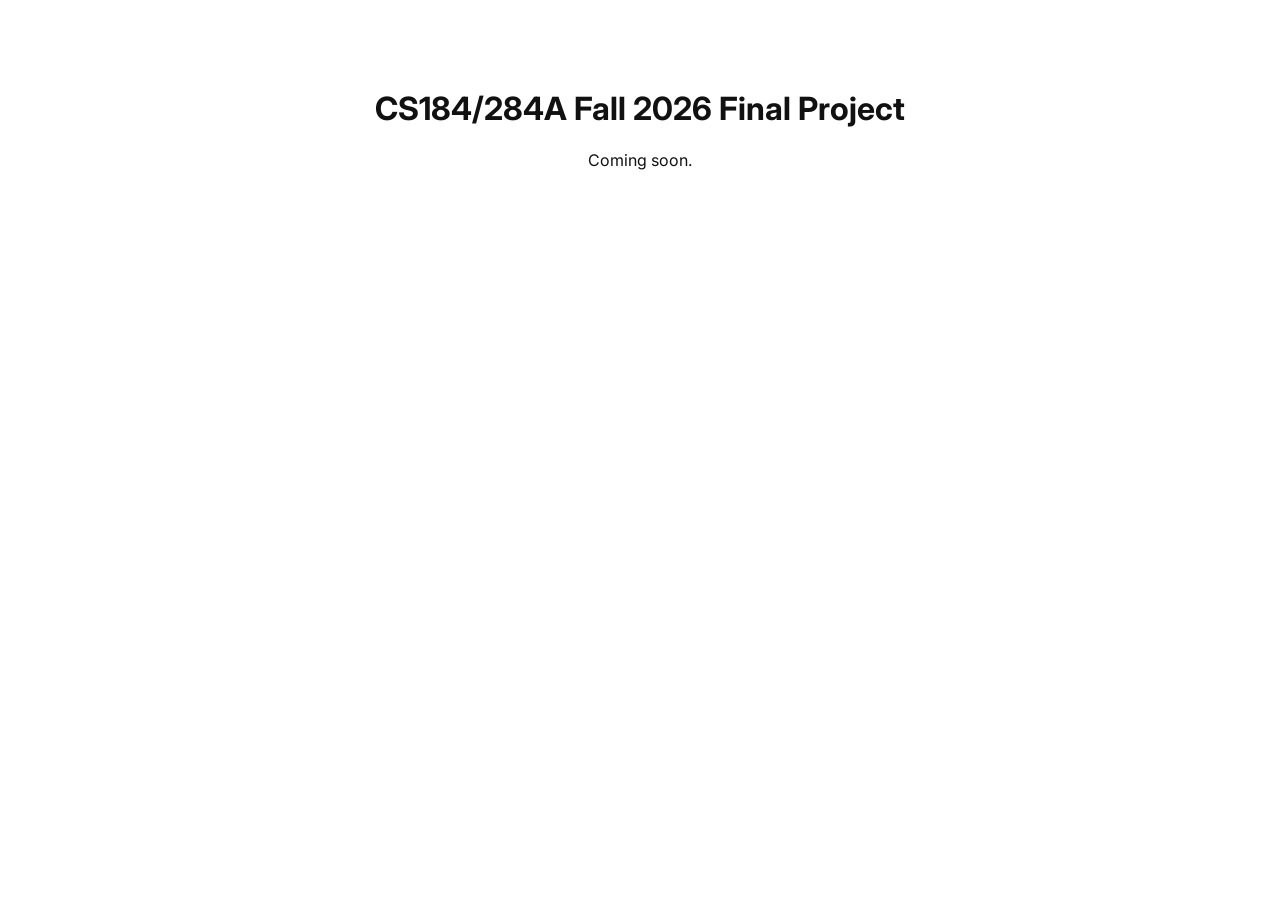
==== index.html @ 601e1061 "Initial blank site" ====
<!DOCTYPE html>
<html lang="en">
	<head>
		<meta charset="utf-8">
		<meta name="viewport" content="width=device-width, initial-scale=1">
		<title>CS184 Final Project</title>
		<link href="https://fonts.googleapis.com/css2?family=Inter:wght@400;600&display=swap" rel="stylesheet">
		<style>
			body {
				font-family: 'Inter', sans-serif;
				background: #fff;
				color: #111;
			}

			.container {
				margin: 0 auto;
				padding: 60px 20%;
			}

			h1 {
				text-align: center;
			}
		</style>
	</head>
	<body>
		<div class="container">
		<h1>CS184/284A Fall 2026 Final Project</h1>
		<div style="text-align: center;">Coming soon.</div>
		</div>
	</body>
</html>
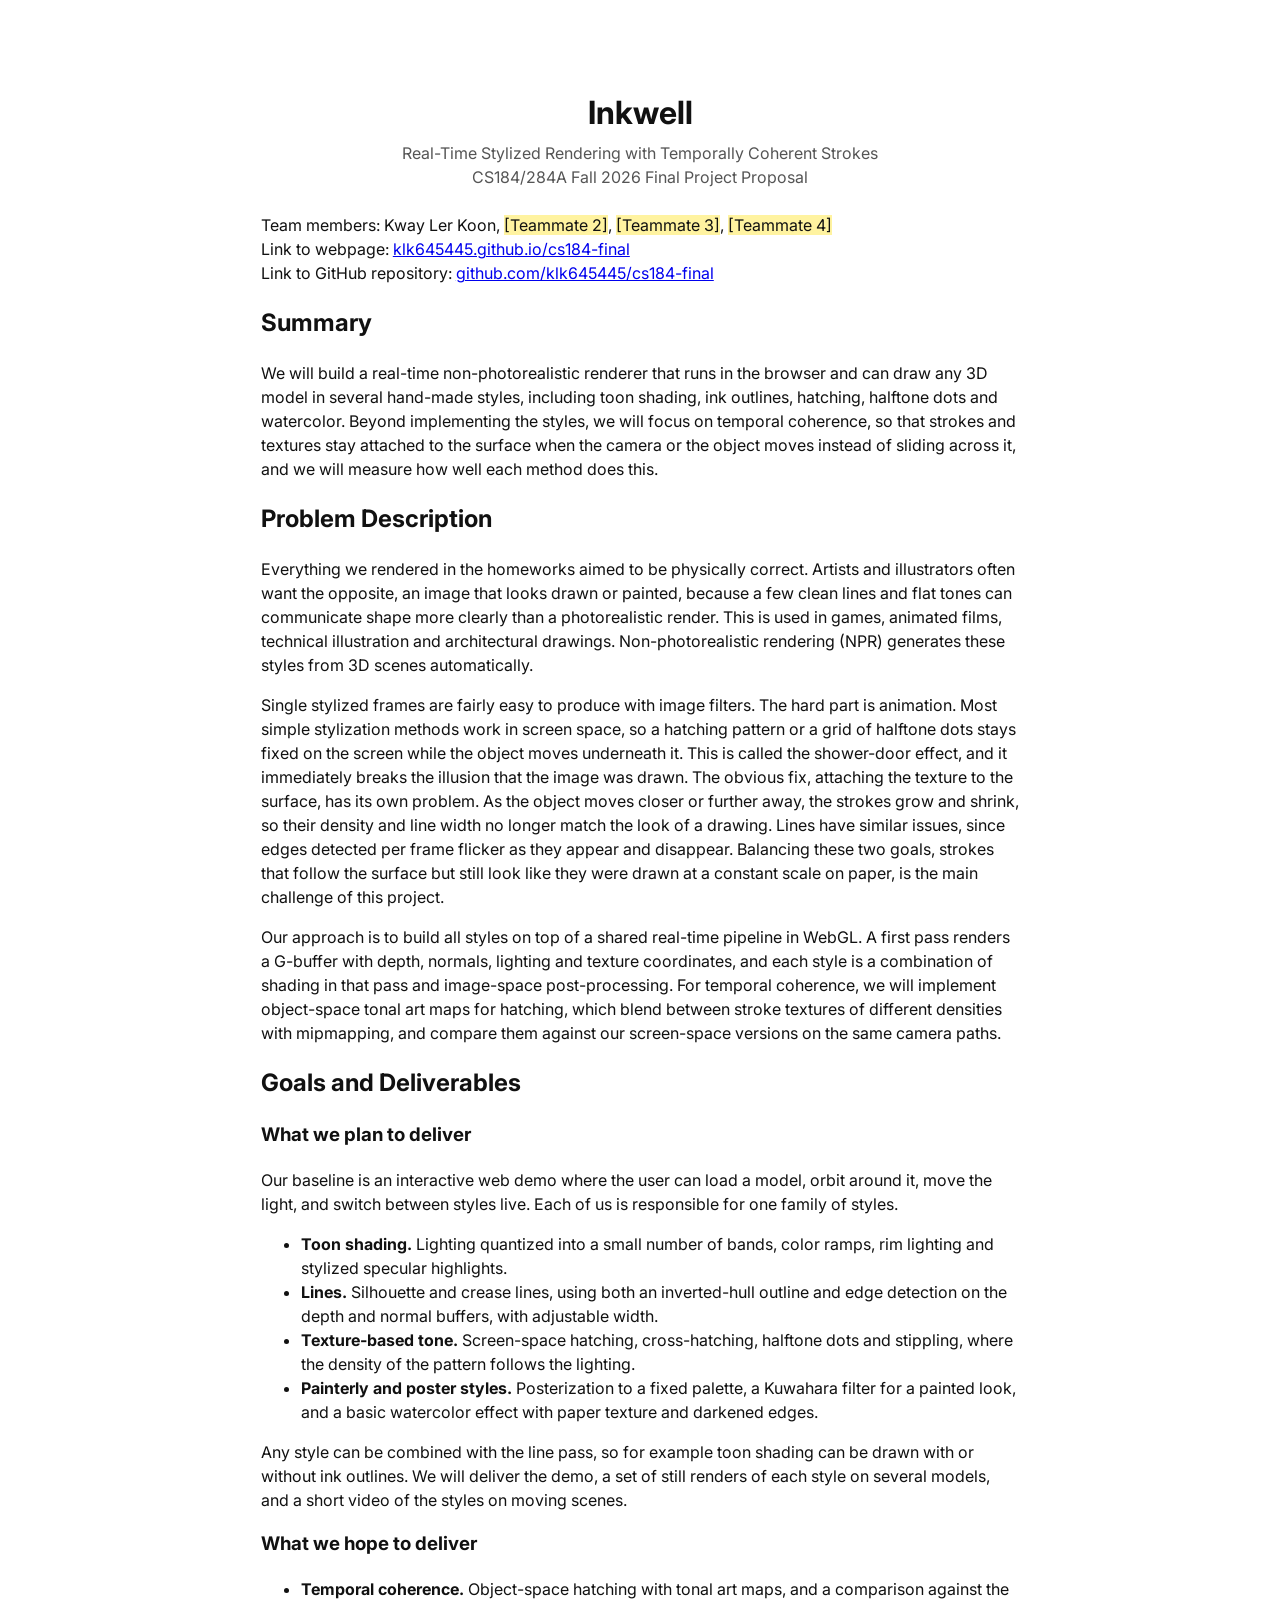
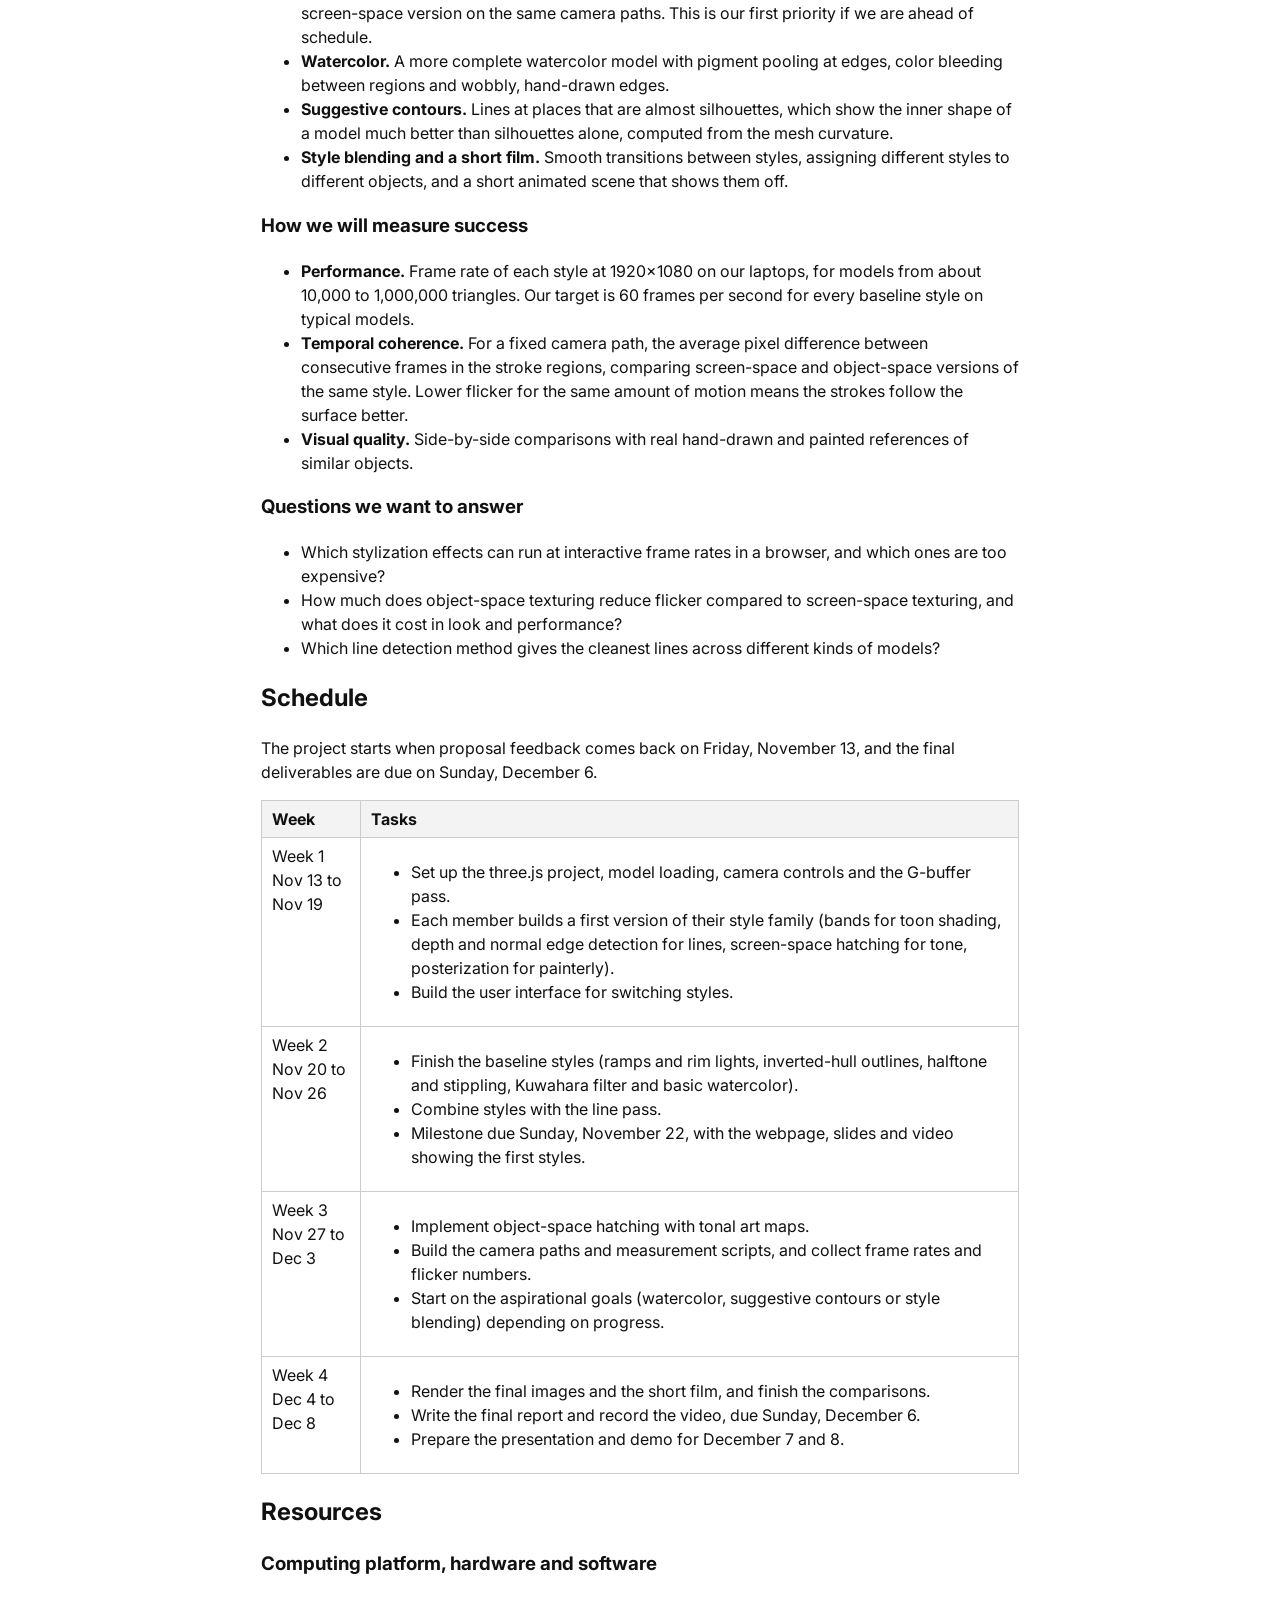
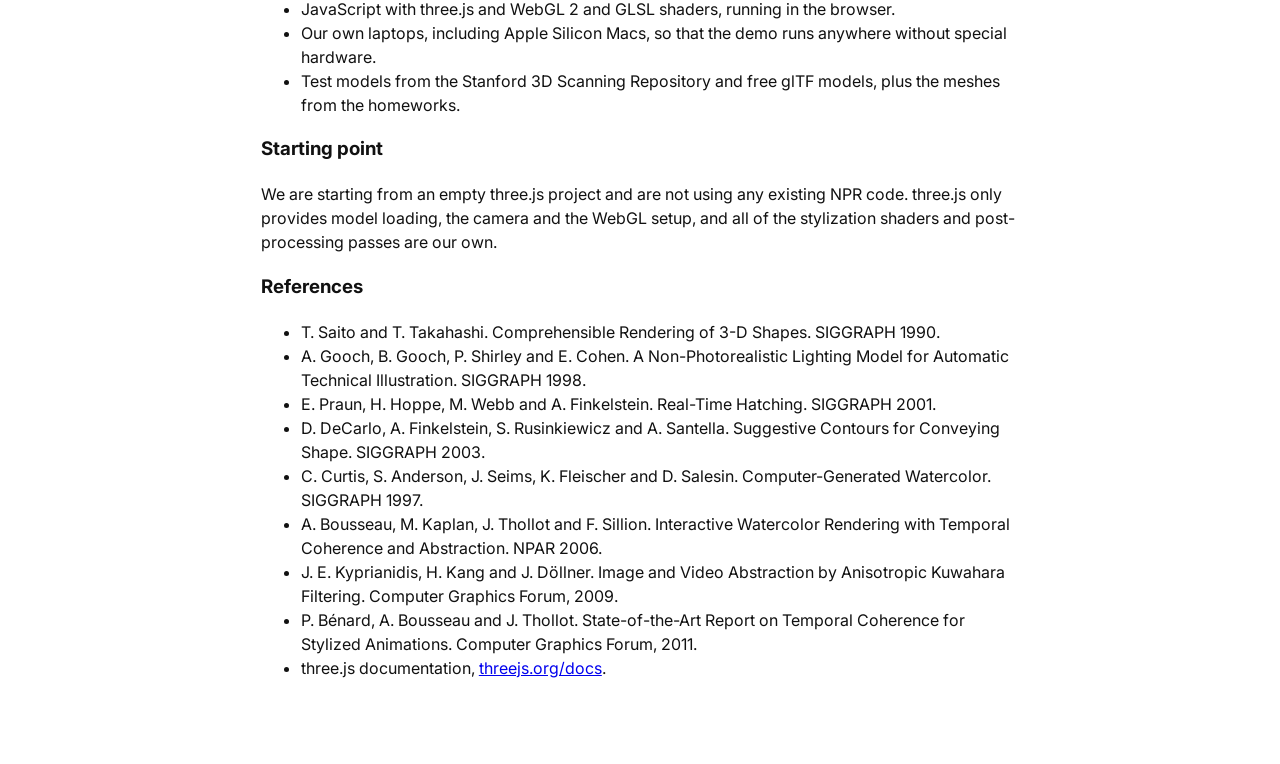
==== commit c46a3679: "Starter Code" ====
--- a/index.html
+++ b/index.html
@@ -3,13 +3,14 @@
 	<head>
 		<meta charset="utf-8">
 		<meta name="viewport" content="width=device-width, initial-scale=1">
-		<title>CS184 Final Project</title>
+		<title>Inkwell Project Proposal</title>
 		<link href="https://fonts.googleapis.com/css2?family=Inter:wght@400;600&display=swap" rel="stylesheet">
 		<style>
 			body {
 				font-family: 'Inter', sans-serif;
 				background: #fff;
 				color: #111;
+				line-height: 1.5;
 			}
 
 			.container {
@@ -19,13 +20,223 @@
 
 			h1 {
 				text-align: center;
+				margin-bottom: 4px;
+			}
+
+			.subtitle {
+				text-align: center;
+				color: #555;
+			}
+
+			table {
+				width: 100%;
+				border-collapse: collapse;
+			}
+
+			th, td {
+				border: 1px solid #ccc;
+				padding: 6px 10px;
+				text-align: left;
+				vertical-align: top;
+			}
+
+			th {
+				background: #f3f3f3;
+			}
+
+			.todo {
+				background: #fff3a0;
 			}
 		</style>
 	</head>
 	<body>
 		<div class="container">
-		<h1>CS184/284A Fall 2026 Final Project</h1>
-		<div style="text-align: center;">Coming soon.</div>
+		<h1>Inkwell</h1>
+		<div class="subtitle">Real-Time Stylized Rendering with Temporally Coherent Strokes</div>
+		<div class="subtitle">CS184/284A Fall 2026 Final Project Proposal</div>
+
+		<br>
+
+		Team members: Kway Ler Koon, <span class="todo">[Teammate 2]</span>, <span class="todo">[Teammate 3]</span>,
+		<span class="todo">[Teammate 4]</span>
+		<br>
+		Link to webpage: <a href="https://klk645445.github.io/cs184-final/">klk645445.github.io/cs184-final</a>
+		<br>
+		Link to GitHub repository: <a href="https://github.com/klk645445/cs184-final">github.com/klk645445/cs184-final</a>
+
+		<h2>Summary</h2>
+		<p>
+		We will build a real-time non-photorealistic renderer that runs in the browser and can draw any 3D model in several
+		hand-made styles, including toon shading, ink outlines, hatching, halftone dots and watercolor. Beyond implementing the
+		styles, we will focus on temporal coherence, so that strokes and textures stay attached to the surface when the camera
+		or the object moves instead of sliding across it, and we will measure how well each method does this.
+		</p>
+
+		<h2>Problem Description</h2>
+		<p>
+		Everything we rendered in the homeworks aimed to be physically correct. Artists and illustrators often want the opposite,
+		an image that looks drawn or painted, because a few clean lines and flat tones can communicate shape more clearly than a
+		photorealistic render. This is used in games, animated films, technical illustration and architectural drawings.
+		Non-photorealistic rendering (NPR) generates these styles from 3D scenes automatically.
+		</p>
+		<p>
+		Single stylized frames are fairly easy to produce with image filters. The hard part is animation. Most simple stylization
+		methods work in screen space, so a hatching pattern or a grid of halftone dots stays fixed on the screen while the object
+		moves underneath it. This is called the shower-door effect, and it immediately breaks the illusion that the image was
+		drawn. The obvious fix, attaching the texture to the surface, has its own problem. As the object moves closer or further
+		away, the strokes grow and shrink, so their density and line width no longer match the look of a drawing. Lines have
+		similar issues, since edges detected per frame flicker as they appear and disappear. Balancing these two goals, strokes
+		that follow the surface but still look like they were drawn at a constant scale on paper, is the main challenge of this
+		project.
+		</p>
+		<p>
+		Our approach is to build all styles on top of a shared real-time pipeline in WebGL. A first pass renders a G-buffer with
+		depth, normals, lighting and texture coordinates, and each style is a combination of shading in that pass and image-space
+		post-processing. For temporal coherence, we will implement object-space tonal art maps for hatching, which blend between
+		stroke textures of different densities with mipmapping, and compare them against our screen-space versions on the same
+		camera paths.
+		</p>
+
+		<h2>Goals and Deliverables</h2>
+
+		<h3>What we plan to deliver</h3>
+		<p>
+		Our baseline is an interactive web demo where the user can load a model, orbit around it, move the light, and switch
+		between styles live. Each of us is responsible for one family of styles.
+		</p>
+		<ul>
+		<li><b>Toon shading.</b> Lighting quantized into a small number of bands, color ramps, rim lighting and stylized
+			specular highlights.</li>
+		<li><b>Lines.</b> Silhouette and crease lines, using both an inverted-hull outline and edge detection on the depth and
+			normal buffers, with adjustable width.</li>
+		<li><b>Texture-based tone.</b> Screen-space hatching, cross-hatching, halftone dots and stippling, where the density of
+			the pattern follows the lighting.</li>
+		<li><b>Painterly and poster styles.</b> Posterization to a fixed palette, a Kuwahara filter for a painted look, and a
+			basic watercolor effect with paper texture and darkened edges.</li>
+		</ul>
+		<p>
+		Any style can be combined with the line pass, so for example toon shading can be drawn with or without ink outlines.
+		We will deliver the demo, a set of still renders of each style on several models, and a short video of the styles on
+		moving scenes.
+		</p>
+
+		<h3>What we hope to deliver</h3>
+		<ul>
+		<li><b>Temporal coherence.</b> Object-space hatching with tonal art maps, and a comparison against the screen-space
+			version on the same camera paths. This is our first priority if we are ahead of schedule.</li>
+		<li><b>Watercolor.</b> A more complete watercolor model with pigment pooling at edges, color bleeding between regions and
+			wobbly, hand-drawn edges.</li>
+		<li><b>Suggestive contours.</b> Lines at places that are almost silhouettes, which show the inner shape of a model much
+			better than silhouettes alone, computed from the mesh curvature.</li>
+		<li><b>Style blending and a short film.</b> Smooth transitions between styles, assigning different styles to different
+			objects, and a short animated scene that shows them off.</li>
+		</ul>
+
+		<h3>How we will measure success</h3>
+		<ul>
+		<li><b>Performance.</b> Frame rate of each style at 1920×1080 on our laptops, for models from about 10,000 to
+			1,000,000 triangles. Our target is 60 frames per second for every baseline style on typical models.</li>
+		<li><b>Temporal coherence.</b> For a fixed camera path, the average pixel difference between consecutive frames in the
+			stroke regions, comparing screen-space and object-space versions of the same style. Lower flicker for the same
+			amount of motion means the strokes follow the surface better.</li>
+		<li><b>Visual quality.</b> Side-by-side comparisons with real hand-drawn and painted references of similar objects.</li>
+		</ul>
+
+		<h3>Questions we want to answer</h3>
+		<ul>
+		<li>Which stylization effects can run at interactive frame rates in a browser, and which ones are too expensive?</li>
+		<li>How much does object-space texturing reduce flicker compared to screen-space texturing, and what does it cost in
+			look and performance?</li>
+		<li>Which line detection method gives the cleanest lines across different kinds of models?</li>
+		</ul>
+
+		<h2>Schedule</h2>
+		<p>
+		The project starts when proposal feedback comes back on Friday, November 13, and the final deliverables are due on
+		Sunday, December 6.
+		</p>
+		<table>
+			<tr>
+				<th>Week</th>
+				<th>Tasks</th>
+			</tr>
+			<tr>
+				<td>Week 1<br>Nov 13 to Nov 19</td>
+				<td>
+					<ul>
+					<li>Set up the three.js project, model loading, camera controls and the G-buffer pass.</li>
+					<li>Each member builds a first version of their style family (bands for toon shading, depth and normal edge
+						detection for lines, screen-space hatching for tone, posterization for painterly).</li>
+					<li>Build the user interface for switching styles.</li>
+					</ul>
+				</td>
+			</tr>
+			<tr>
+				<td>Week 2<br>Nov 20 to Nov 26</td>
+				<td>
+					<ul>
+					<li>Finish the baseline styles (ramps and rim lights, inverted-hull outlines, halftone and stippling,
+						Kuwahara filter and basic watercolor).</li>
+					<li>Combine styles with the line pass.</li>
+					<li>Milestone due Sunday, November 22, with the webpage, slides and video showing the first styles.</li>
+					</ul>
+				</td>
+			</tr>
+			<tr>
+				<td>Week 3<br>Nov 27 to Dec 3</td>
+				<td>
+					<ul>
+					<li>Implement object-space hatching with tonal art maps.</li>
+					<li>Build the camera paths and measurement scripts, and collect frame rates and flicker numbers.</li>
+					<li>Start on the aspirational goals (watercolor, suggestive contours or style blending) depending on
+						progress.</li>
+					</ul>
+				</td>
+			</tr>
+			<tr>
+				<td>Week 4<br>Dec 4 to Dec 8</td>
+				<td>
+					<ul>
+					<li>Render the final images and the short film, and finish the comparisons.</li>
+					<li>Write the final report and record the video, due Sunday, December 6.</li>
+					<li>Prepare the presentation and demo for December 7 and 8.</li>
+					</ul>
+				</td>
+			</tr>
+		</table>
+
+		<h2>Resources</h2>
+
+		<h3>Computing platform, hardware and software</h3>
+		<ul>
+		<li>JavaScript with three.js and WebGL 2 and GLSL shaders, running in the browser.</li>
+		<li>Our own laptops, including Apple Silicon Macs, so that the demo runs anywhere without special hardware.</li>
+		<li>Test models from the Stanford 3D Scanning Repository and free glTF models, plus the meshes from the homeworks.</li>
+		</ul>
+
+		<h3>Starting point</h3>
+		<p>
+		We are starting from an empty three.js project and are not using any existing NPR code. three.js only provides model
+		loading, the camera and the WebGL setup, and all of the stylization shaders and post-processing passes are our own.
+		</p>
+
+		<h3>References</h3>
+		<ul>
+		<li>T. Saito and T. Takahashi. Comprehensible Rendering of 3-D Shapes. SIGGRAPH 1990.</li>
+		<li>A. Gooch, B. Gooch, P. Shirley and E. Cohen. A Non-Photorealistic Lighting Model for Automatic Technical
+			Illustration. SIGGRAPH 1998.</li>
+		<li>E. Praun, H. Hoppe, M. Webb and A. Finkelstein. Real-Time Hatching. SIGGRAPH 2001.</li>
+		<li>D. DeCarlo, A. Finkelstein, S. Rusinkiewicz and A. Santella. Suggestive Contours for Conveying Shape.
+			SIGGRAPH 2003.</li>
+		<li>C. Curtis, S. Anderson, J. Seims, K. Fleischer and D. Salesin. Computer-Generated Watercolor. SIGGRAPH 1997.</li>
+		<li>A. Bousseau, M. Kaplan, J. Thollot and F. Sillion. Interactive Watercolor Rendering with Temporal Coherence and
+			Abstraction. NPAR 2006.</li>
+		<li>J. E. Kyprianidis, H. Kang and J. Döllner. Image and Video Abstraction by Anisotropic Kuwahara Filtering.
+			Computer Graphics Forum, 2009.</li>
+		<li>P. Bénard, A. Bousseau and J. Thollot. State-of-the-Art Report on Temporal Coherence for Stylized Animations.
+			Computer Graphics Forum, 2011.</li>
+		<li>three.js documentation, <a href="https://threejs.org/docs/">threejs.org/docs</a>.</li>
+		</ul>
 		</div>
 	</body>
 </html>
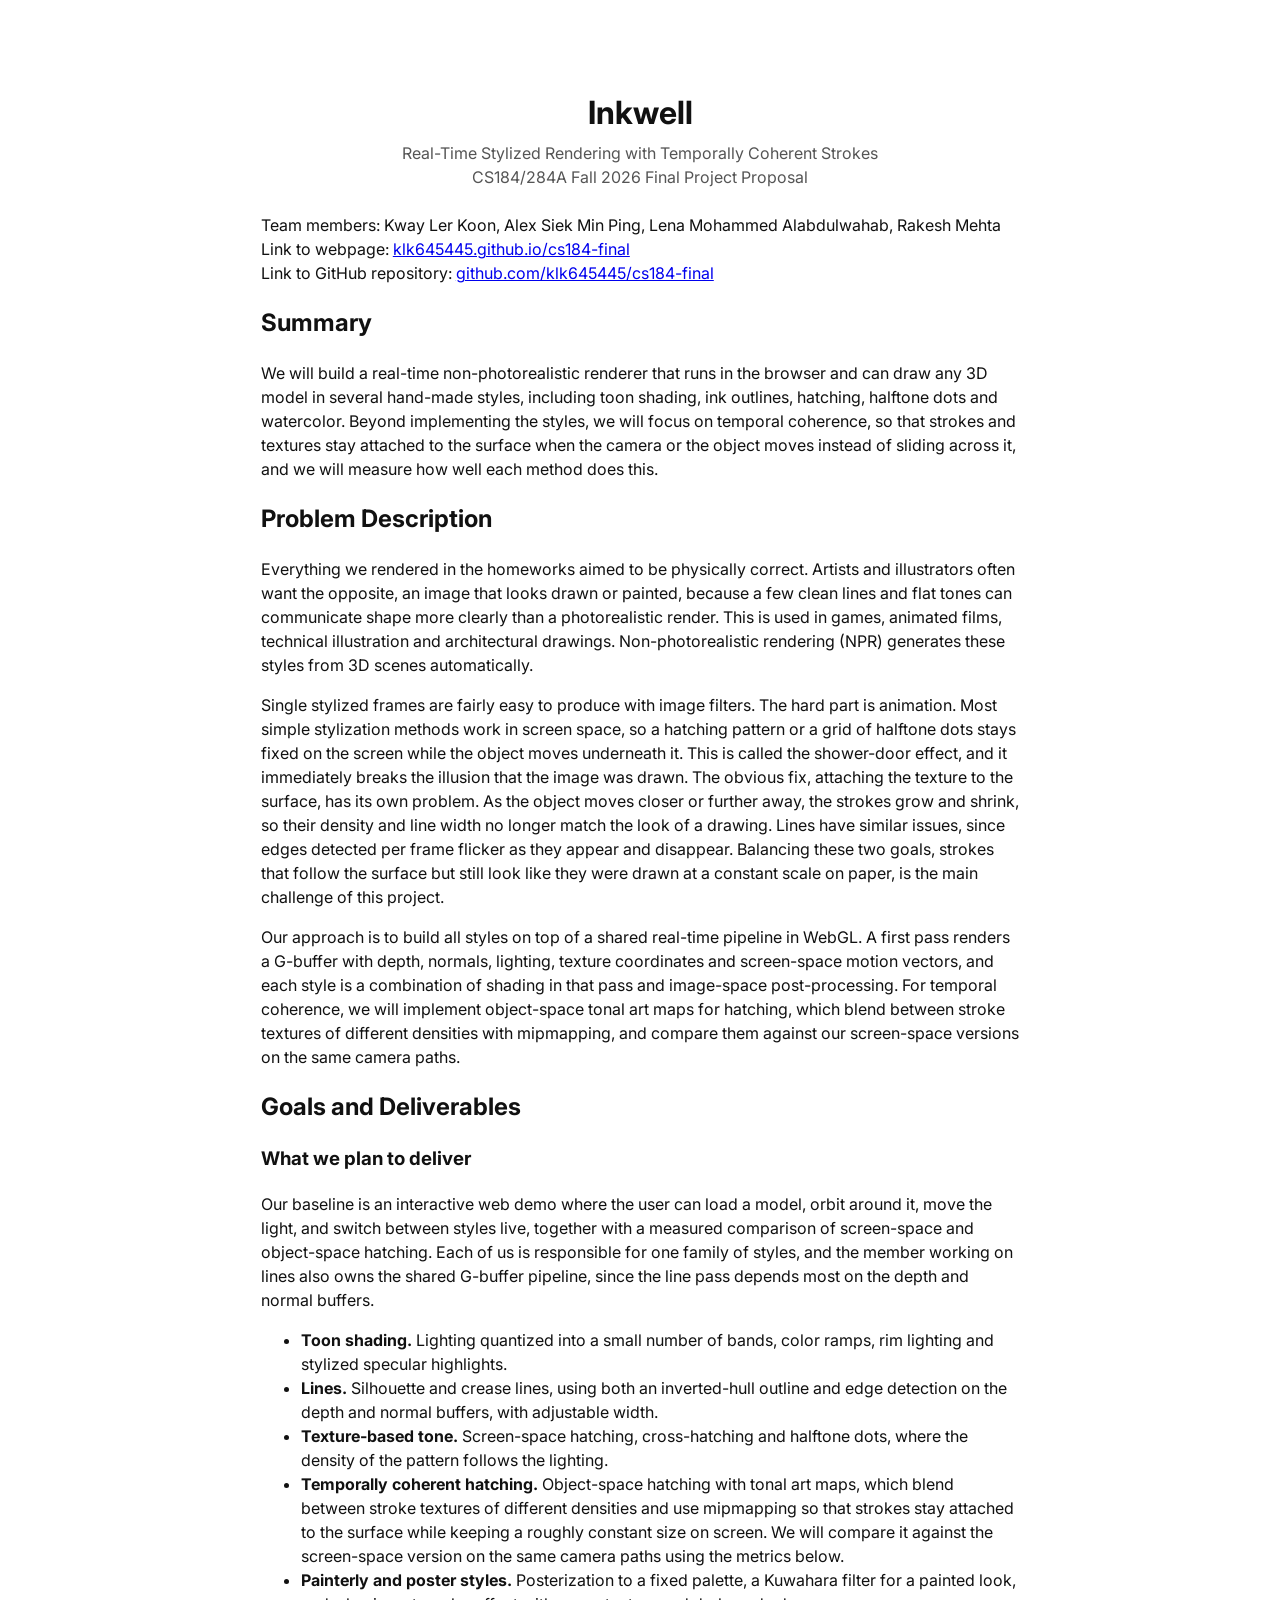
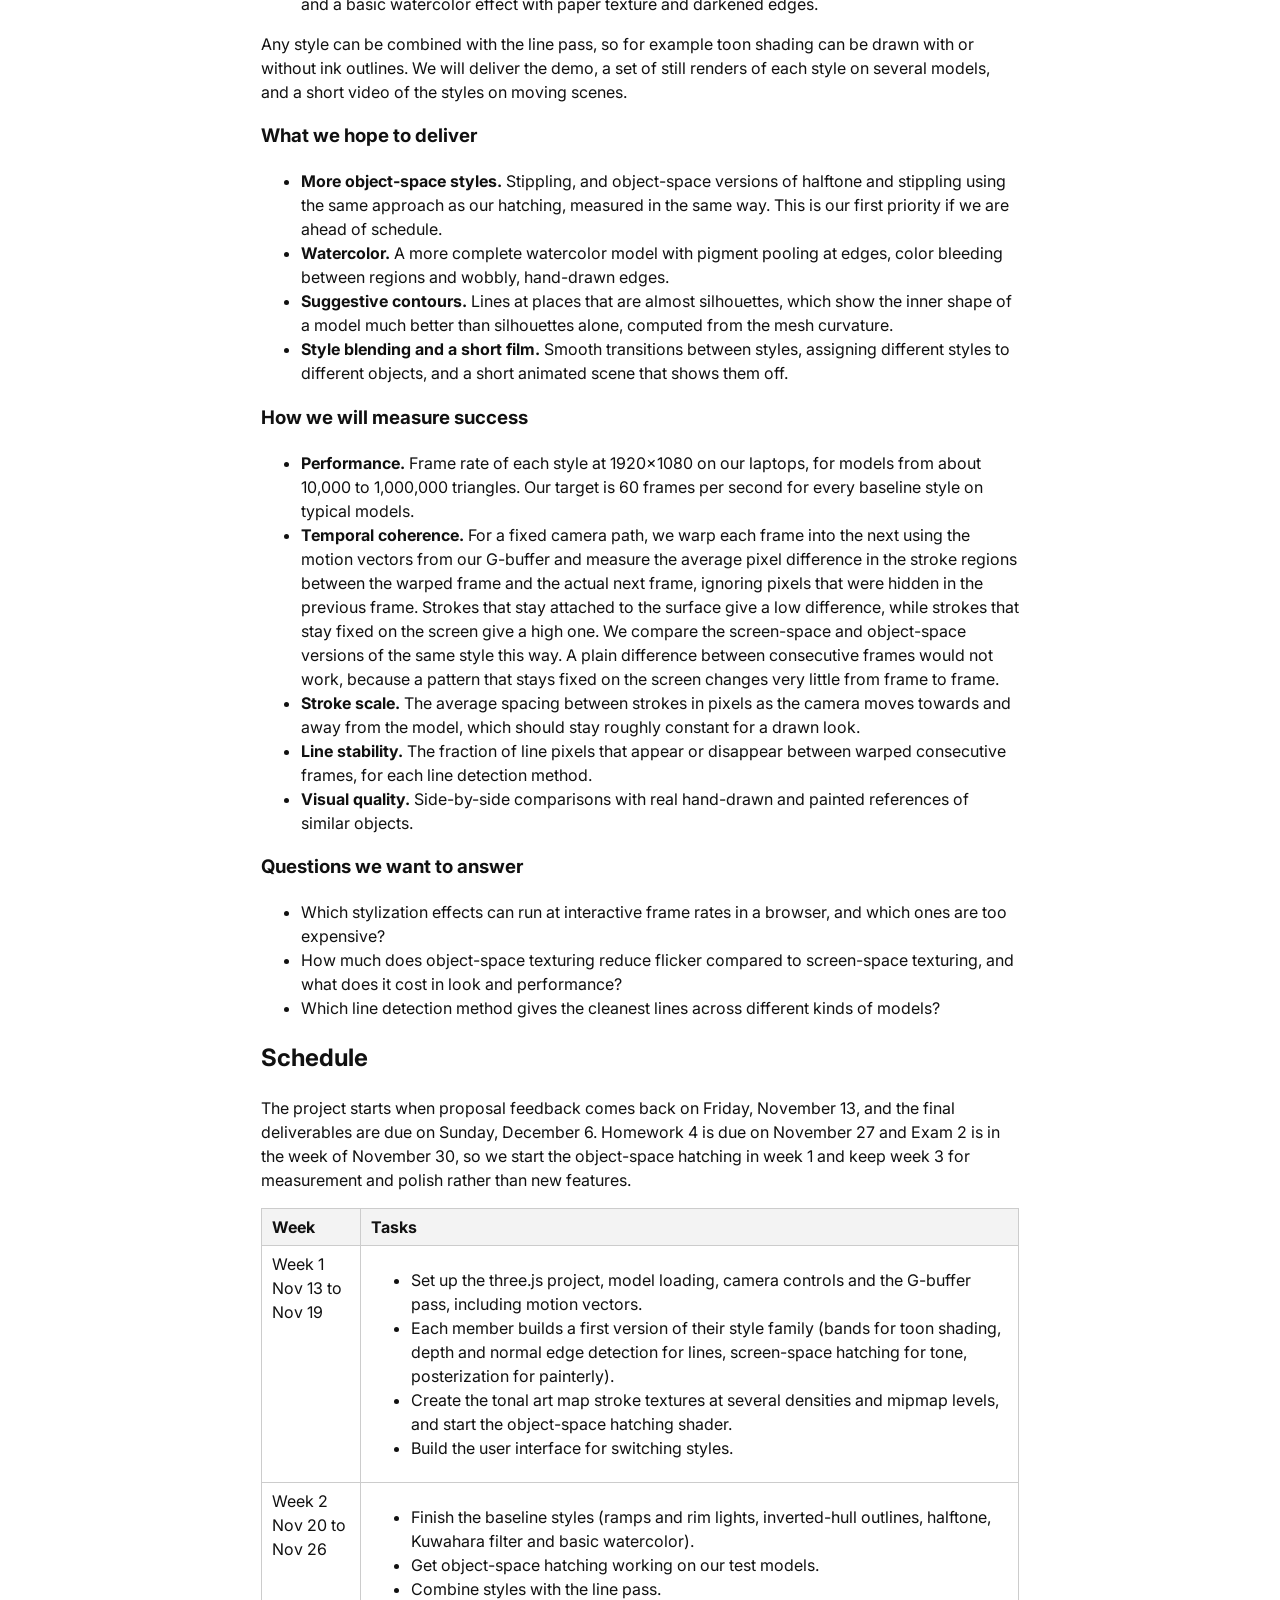
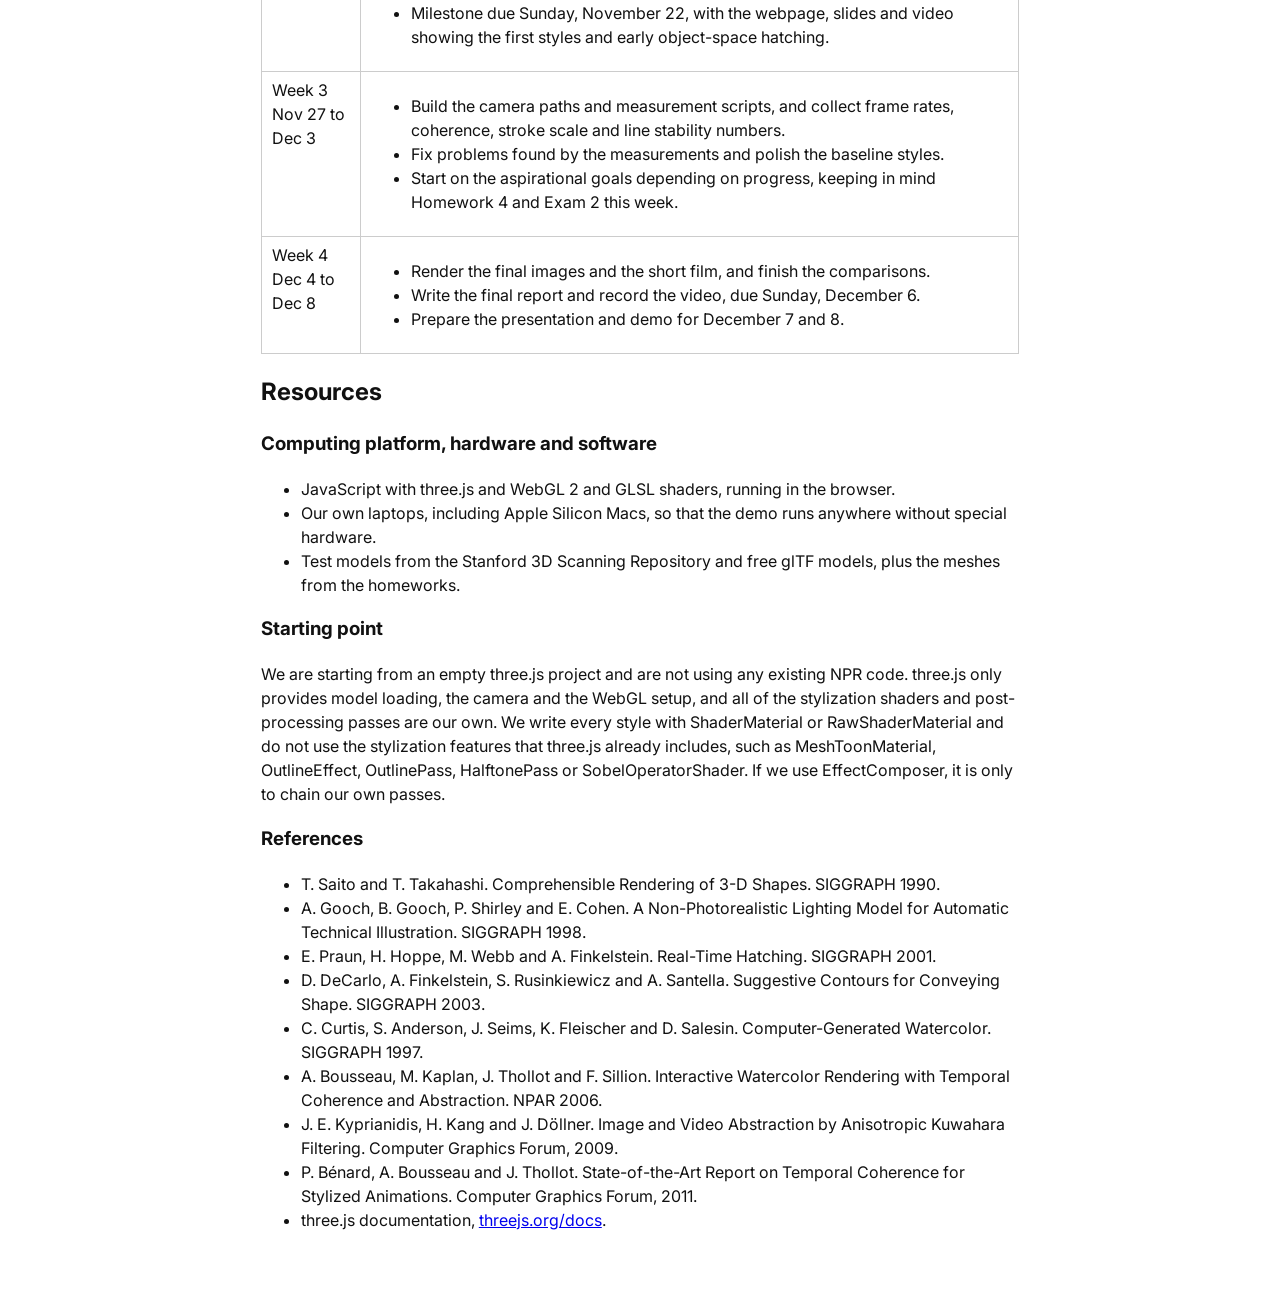
==== commit e19f8d30: "Updated proposal to match PDF" ====
--- a/index.html
+++ b/index.html
@@ -44,9 +44,6 @@
 				background: #f3f3f3;
 			}
 
-			.todo {
-				background: #fff3a0;
-			}
 		</style>
 	</head>
 	<body>
@@ -57,8 +54,7 @@
 
 		<br>
 
-		Team members: Kway Ler Koon, <span class="todo">[Teammate 2]</span>, <span class="todo">[Teammate 3]</span>,
-		<span class="todo">[Teammate 4]</span>
+		Team members: Kway Ler Koon, Alex Siek Min Ping, Lena Mohammed Alabdulwahab, Rakesh Mehta
 		<br>
 		Link to webpage: <a href="https://klk645445.github.io/cs184-final/">klk645445.github.io/cs184-final</a>
 		<br>
@@ -91,7 +87,7 @@
 		</p>
 		<p>
 		Our approach is to build all styles on top of a shared real-time pipeline in WebGL. A first pass renders a G-buffer with
-		depth, normals, lighting and texture coordinates, and each style is a combination of shading in that pass and image-space
+		depth, normals, lighting, texture coordinates and screen-space motion vectors, and each style is a combination of shading in that pass and image-space
 		post-processing. For temporal coherence, we will implement object-space tonal art maps for hatching, which blend between
 		stroke textures of different densities with mipmapping, and compare them against our screen-space versions on the same
 		camera paths.
@@ -102,15 +98,21 @@
 		<h3>What we plan to deliver</h3>
 		<p>
 		Our baseline is an interactive web demo where the user can load a model, orbit around it, move the light, and switch
-		between styles live. Each of us is responsible for one family of styles.
+		between styles live, together with a measured comparison of screen-space and object-space hatching. Each of us is
+		responsible for one family of styles, and the member working on lines also owns the shared G-buffer pipeline, since the
+		line pass depends most on the depth and normal buffers.
 		</p>
 		<ul>
 		<li><b>Toon shading.</b> Lighting quantized into a small number of bands, color ramps, rim lighting and stylized
 			specular highlights.</li>
 		<li><b>Lines.</b> Silhouette and crease lines, using both an inverted-hull outline and edge detection on the depth and
 			normal buffers, with adjustable width.</li>
-		<li><b>Texture-based tone.</b> Screen-space hatching, cross-hatching, halftone dots and stippling, where the density of
-			the pattern follows the lighting.</li>
+		<li><b>Texture-based tone.</b> Screen-space hatching, cross-hatching and halftone dots, where the density of the
+			pattern follows the lighting.</li>
+		<li><b>Temporally coherent hatching.</b> Object-space hatching with tonal art maps, which blend between stroke textures
+			of different densities and use mipmapping so that strokes stay attached to the surface while keeping a roughly
+			constant size on screen. We will compare it against the screen-space version on the same camera paths using the
+			metrics below.</li>
 		<li><b>Painterly and poster styles.</b> Posterization to a fixed palette, a Kuwahara filter for a painted look, and a
 			basic watercolor effect with paper texture and darkened edges.</li>
 		</ul>
@@ -122,8 +124,8 @@
 
 		<h3>What we hope to deliver</h3>
 		<ul>
-		<li><b>Temporal coherence.</b> Object-space hatching with tonal art maps, and a comparison against the screen-space
-			version on the same camera paths. This is our first priority if we are ahead of schedule.</li>
+		<li><b>More object-space styles.</b> Stippling, and object-space versions of halftone and stippling using the same
+			approach as our hatching, measured in the same way. This is our first priority if we are ahead of schedule.</li>
 		<li><b>Watercolor.</b> A more complete watercolor model with pigment pooling at edges, color bleeding between regions and
 			wobbly, hand-drawn edges.</li>
 		<li><b>Suggestive contours.</b> Lines at places that are almost silhouettes, which show the inner shape of a model much
@@ -136,9 +138,16 @@
 		<ul>
 		<li><b>Performance.</b> Frame rate of each style at 1920×1080 on our laptops, for models from about 10,000 to
 			1,000,000 triangles. Our target is 60 frames per second for every baseline style on typical models.</li>
-		<li><b>Temporal coherence.</b> For a fixed camera path, the average pixel difference between consecutive frames in the
-			stroke regions, comparing screen-space and object-space versions of the same style. Lower flicker for the same
-			amount of motion means the strokes follow the surface better.</li>
+		<li><b>Temporal coherence.</b> For a fixed camera path, we warp each frame into the next using the motion vectors from
+			our G-buffer and measure the average pixel difference in the stroke regions between the warped frame and the actual
+			next frame, ignoring pixels that were hidden in the previous frame. Strokes that stay attached to the surface give a
+			low difference, while strokes that stay fixed on the screen give a high one. We compare the screen-space and
+			object-space versions of the same style this way. A plain difference between consecutive frames would not work,
+			because a pattern that stays fixed on the screen changes very little from frame to frame.</li>
+		<li><b>Stroke scale.</b> The average spacing between strokes in pixels as the camera moves towards and away from the
+			model, which should stay roughly constant for a drawn look.</li>
+		<li><b>Line stability.</b> The fraction of line pixels that appear or disappear between warped consecutive frames, for
+			each line detection method.</li>
 		<li><b>Visual quality.</b> Side-by-side comparisons with real hand-drawn and painted references of similar objects.</li>
 		</ul>
 
@@ -153,7 +162,8 @@
 		<h2>Schedule</h2>
 		<p>
 		The project starts when proposal feedback comes back on Friday, November 13, and the final deliverables are due on
-		Sunday, December 6.
+		Sunday, December 6. Homework 4 is due on November 27 and Exam 2 is in the week of November 30, so we start the
+		object-space hatching in week 1 and keep week 3 for measurement and polish rather than new features.
 		</p>
 		<table>
 			<tr>
@@ -164,9 +174,12 @@
 				<td>Week 1<br>Nov 13 to Nov 19</td>
 				<td>
 					<ul>
-					<li>Set up the three.js project, model loading, camera controls and the G-buffer pass.</li>
+					<li>Set up the three.js project, model loading, camera controls and the G-buffer pass, including motion
+						vectors.</li>
 					<li>Each member builds a first version of their style family (bands for toon shading, depth and normal edge
 						detection for lines, screen-space hatching for tone, posterization for painterly).</li>
+					<li>Create the tonal art map stroke textures at several densities and mipmap levels, and start the
+						object-space hatching shader.</li>
 					<li>Build the user interface for switching styles.</li>
 					</ul>
 				</td>
@@ -175,10 +188,12 @@
 				<td>Week 2<br>Nov 20 to Nov 26</td>
 				<td>
 					<ul>
-					<li>Finish the baseline styles (ramps and rim lights, inverted-hull outlines, halftone and stippling,
-						Kuwahara filter and basic watercolor).</li>
+					<li>Finish the baseline styles (ramps and rim lights, inverted-hull outlines, halftone, Kuwahara filter and
+						basic watercolor).</li>
+					<li>Get object-space hatching working on our test models.</li>
 					<li>Combine styles with the line pass.</li>
-					<li>Milestone due Sunday, November 22, with the webpage, slides and video showing the first styles.</li>
+					<li>Milestone due Sunday, November 22, with the webpage, slides and video showing the first styles and
+						early object-space hatching.</li>
 					</ul>
 				</td>
 			</tr>
@@ -186,10 +201,11 @@
 				<td>Week 3<br>Nov 27 to Dec 3</td>
 				<td>
 					<ul>
-					<li>Implement object-space hatching with tonal art maps.</li>
-					<li>Build the camera paths and measurement scripts, and collect frame rates and flicker numbers.</li>
-					<li>Start on the aspirational goals (watercolor, suggestive contours or style blending) depending on
-						progress.</li>
+					<li>Build the camera paths and measurement scripts, and collect frame rates, coherence, stroke scale and
+						line stability numbers.</li>
+					<li>Fix problems found by the measurements and polish the baseline styles.</li>
+					<li>Start on the aspirational goals depending on progress, keeping in mind Homework 4 and Exam 2 this
+						week.</li>
 					</ul>
 				</td>
 			</tr>
@@ -217,7 +233,9 @@
 		<h3>Starting point</h3>
 		<p>
 		We are starting from an empty three.js project and are not using any existing NPR code. three.js only provides model
-		loading, the camera and the WebGL setup, and all of the stylization shaders and post-processing passes are our own.
+		loading, the camera and the WebGL setup, and all of the stylization shaders and post-processing passes are our own. We write every style with ShaderMaterial or RawShaderMaterial and do not use the stylization
+		features that three.js already includes, such as MeshToonMaterial, OutlineEffect, OutlinePass, HalftonePass or
+		SobelOperatorShader. If we use EffectComposer, it is only to chain our own passes.
 		</p>
 
 		<h3>References</h3>
